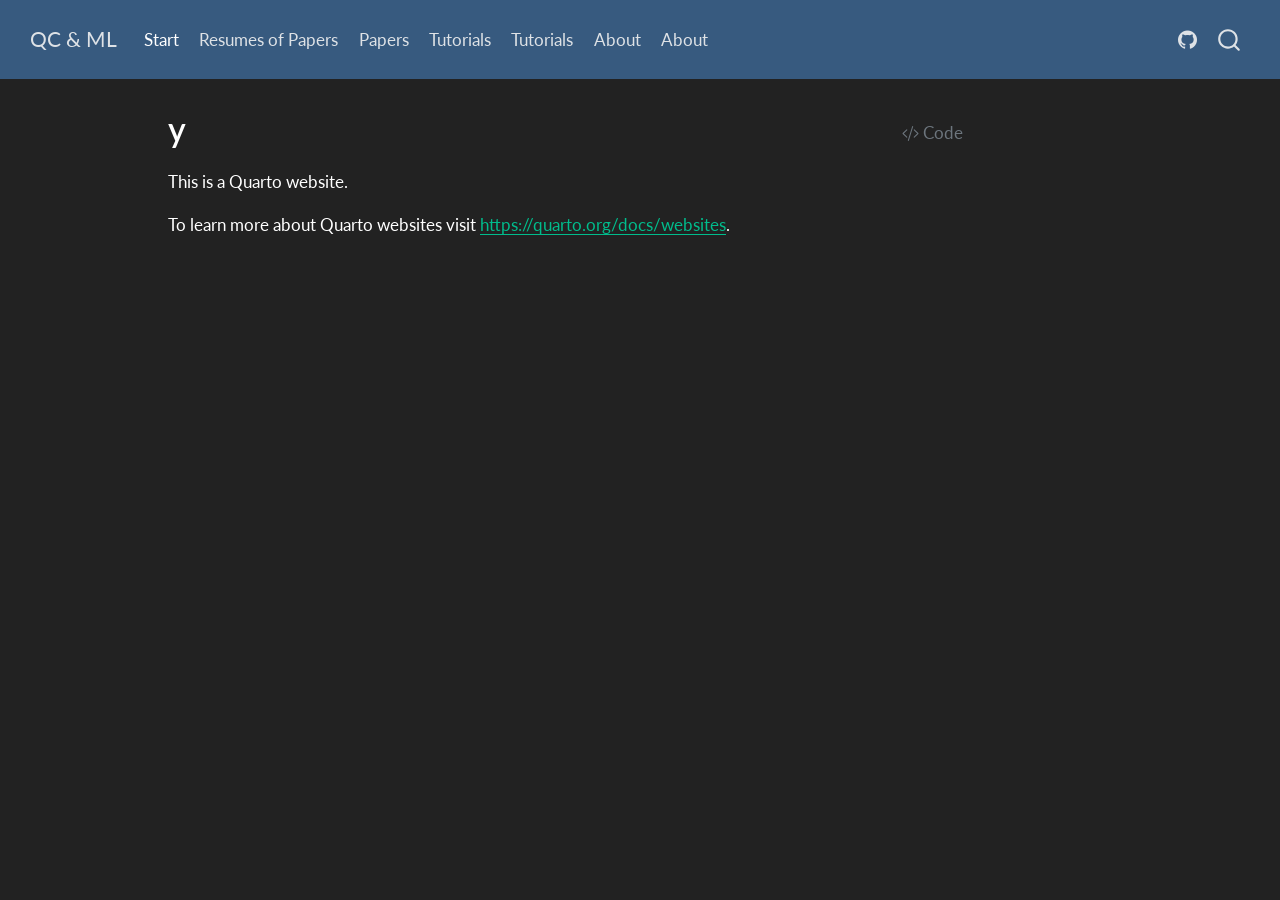
==== index.html @ 0b37f89c "deploy: ac9115c814d42d1347ff8e69955b891ebaa72f0e" ====
<!DOCTYPE html>
<html xmlns="http://www.w3.org/1999/xhtml" lang="en" xml:lang="en"><head>

<meta charset="utf-8">
<meta name="generator" content="quarto-1.10.19">

<meta name="viewport" content="width=device-width, initial-scale=1.0, user-scalable=yes">


<title>y – QC &amp; ML</title>
<style>
/* Default styles provided by pandoc.
** See https://pandoc.org/MANUAL.html#variables-for-html for config info.
*/
span.smallcaps{font-variant: small-caps;}
div.columns{display: flex; gap: 1.5em;}
div.column{flex: auto;}
@media screen {
div.columns{gap: min(4vw, 1.5em);}
div.column{overflow-x: auto;}
}
div.hanging-indent{margin-left: 1.5em; text-indent: -1.5em;}
ul.task-list{list-style: none;}
ul.task-list li input[type="checkbox"] {
  width: 0.8em;
  margin: 0 0.8em 0.2em -1em; /* quarto-specific, see https://github.com/quarto-dev/quarto-cli/issues/4556 */ 
  vertical-align: middle;
}
/* CSS for syntax highlighting */
html { -webkit-text-size-adjust: 100%; }
pre > code.sourceCode { white-space: pre; position: relative; }
pre > code.sourceCode > span { display: inline-block; line-height: 1.25; }
pre > code.sourceCode > span:empty { height: 1.2em; }
.sourceCode { overflow: visible; }
code.sourceCode > span { color: inherit; text-decoration: inherit; }
div.sourceCode { margin: 1em 0; }
pre.sourceCode { margin: 0; }
@media screen {
div.sourceCode { overflow: auto; }
}
@media print {
pre > code.sourceCode { white-space: pre-wrap; }
pre > code.sourceCode > span { text-indent: -5em; padding-left: 5em; }
}
pre.numberSource code
  { counter-reset: source-line 0; }
pre.numberSource code > span
  { position: relative; left: -4em; counter-increment: source-line; }
pre.numberSource code > span > a:first-child::before
  { content: counter(source-line);
    position: relative; left: -1em; text-align: right; vertical-align: baseline;
    border: none; display: inline-block;
    -webkit-touch-callout: none; -webkit-user-select: none;
    -khtml-user-select: none; -moz-user-select: none;
    -ms-user-select: none; user-select: none;
    padding: 0 4px; width: 4em;
  }
pre.numberSource { margin-left: 3em;  padding-left: 4px; }
div.sourceCode
  {   }
@media screen {
pre > code.sourceCode > span > a:first-child::before { text-decoration: underline; }
}
</style>


<script src="site_libs/quarto-nav/quarto-nav.js"></script>
<script src="site_libs/quarto-nav/headroom.min.js"></script>
<script src="site_libs/clipboard/clipboard.min.js"></script>
<script src="site_libs/quarto-search/autocomplete.umd.js"></script>
<script src="site_libs/quarto-search/fuse.min.js"></script>
<script src="site_libs/quarto-search/quarto-search.js"></script>
<meta name="quarto:offset" content="./">
<script src="site_libs/quarto-html/quarto.js" type="module"></script>
<script src="site_libs/quarto-html/tabsets/tabsets.js" type="module"></script>
<script src="site_libs/quarto-html/popper.min.js"></script>
<script src="site_libs/quarto-html/tippy.umd.min.js"></script>
<script src="site_libs/quarto-html/anchor.min.js"></script>
<link href="site_libs/quarto-html/tippy.css" rel="stylesheet">
<link href="site_libs/quarto-html/quarto-syntax-highlighting-dark-b626d73c4c936ccc3cb08be7d45d1df6.css" rel="stylesheet" id="quarto-text-highlighting-styles">
<script src="site_libs/bootstrap/bootstrap.min.js"></script>
<link href="site_libs/bootstrap/bootstrap-icons.css" rel="stylesheet">
<link href="site_libs/bootstrap/bootstrap-55b398255640e14208b3ab36f60920d4.min.css" rel="stylesheet" append-hash="true" id="quarto-bootstrap" data-mode="dark">
<script id="quarto-search-options" type="application/json">{
  "location": "navbar",
  "copy-button": false,
  "collapse-after": 3,
  "panel-placement": "end",
  "type": "overlay",
  "limit": 50,
  "keyboard-shortcut": [
    "f",
    "/",
    "s"
  ],
  "show-item-context": false,
  "language": {
    "search-no-results-text": "No results",
    "search-matching-documents-text": "matching documents",
    "search-copy-link-title": "Copy link to search",
    "search-hide-matches-text": "Hide additional matches",
    "search-more-match-text": "more match in this document",
    "search-more-matches-text": "more matches in this document",
    "search-clear-button-title": "Clear",
    "search-text-placeholder": "",
    "search-detached-cancel-button-title": "Cancel",
    "search-submit-button-title": "Submit",
    "search-label": "Search"
  }
}</script>


<link rel="stylesheet" href="styles.css">
</head>

<body class="nav-fixed quarto-light">

<div id="quarto-search-results"></div>
  <header id="quarto-header" class="headroom fixed-top">
    <nav class="navbar navbar-expand-lg " data-bs-theme="dark">
      <div class="navbar-container container-fluid">
      <div class="navbar-brand-container mx-auto">
    <a class="navbar-brand" href="./index.html">
    <span class="navbar-title">QC &amp; ML</span>
    </a>
  </div>
            <div id="quarto-search" class="" title="Search"></div>
          <button class="navbar-toggler" type="button" data-bs-toggle="collapse" data-bs-target="#navbarCollapse" aria-controls="navbarCollapse" role="menu" aria-expanded="false" aria-label="Toggle navigation" onclick="if (window.quartoToggleHeadroom) { window.quartoToggleHeadroom(); }">
  <span class="navbar-toggler-icon"></span>
</button>
          <div class="collapse navbar-collapse" id="navbarCollapse">
            <ul class="navbar-nav navbar-nav-scroll me-auto">
  <li class="nav-item">
    <a class="nav-link active" href="./index.html" aria-current="page"> 
<span class="menu-text">Start</span></a>
  </li>  
  <li class="nav-item">
    <a class="nav-link" href="./papers/index.html"> 
<span class="menu-text">Resumes of Papers</span></a>
  </li>  
  <li class="nav-item">
    <span class="nav-link">
<span class="menu-text">Papers</span>
    </span>
  </li>  
  <li class="nav-item">
    <a class="nav-link" href="./tutorials/index.html"> 
<span class="menu-text">Tutorials</span></a>
  </li>  
  <li class="nav-item">
    <span class="nav-link">
<span class="menu-text">Tutorials</span>
    </span>
  </li>  
  <li class="nav-item">
    <a class="nav-link" href="./about.html"> 
<span class="menu-text">About</span></a>
  </li>  
  <li class="nav-item">
    <span class="nav-link">
<span class="menu-text">About</span>
    </span>
  </li>  
</ul>
            <ul class="navbar-nav navbar-nav-scroll ms-auto">
  <li class="nav-item compact">
    <a class="nav-link" href="https://github.com/matheus-araujo/research-log/"> <i class="bi bi-github" role="img">
</i> 
<span class="menu-text"></span></a>
  </li>  
</ul>
          </div> <!-- /navcollapse -->
            <div class="quarto-navbar-tools">
</div>
      </div> <!-- /container-fluid -->
    </nav>
</header>
<!-- content -->
<div id="quarto-content" class="quarto-container page-columns page-rows-contents page-layout-article page-navbar">
<!-- sidebar -->
<!-- margin-sidebar -->
    <div id="quarto-margin-sidebar" class="sidebar margin-sidebar zindex-bottom">
        
    </div>
<!-- main -->
<main class="content" id="quarto-document-content">

<header id="title-block-header" class="quarto-title-block default">
<div class="quarto-title">
<div class="quarto-title-block"><div><h1 class="title">y</h1><button type="button" class="btn code-tools-button" id="quarto-code-tools-source"><i class="bi"></i> Code</button></div></div>
</div>



<div class="quarto-title-meta">

    
  
    
  </div>
  


</header>


<p>This is a Quarto website.</p>
<p>To learn more about Quarto websites visit <a href="https://quarto.org/docs/websites" class="uri">https://quarto.org/docs/websites</a>.</p>


<!-- -->


</main> <!-- /main -->
<script id="quarto-html-after-body" type="application/javascript">
  window.document.addEventListener("DOMContentLoaded", function (event) {
    const icon = "";
    const anchorJS = new window.AnchorJS();
    anchorJS.options = {
      placement: 'right',
      icon: icon
    };
    anchorJS.add('.anchored');
    const isCodeAnnotation = (el) => {
      for (const clz of el.classList) {
        if (clz.startsWith('code-annotation-')) {                     
          return true;
        }
      }
      return false;
    }
    const onCopySuccess = function(e) {
      // button target
      const button = e.trigger;
      // don't keep focus
      button.blur();
      // flash "checked"
      button.classList.add('code-copy-button-checked');
      var currentTitle = button.getAttribute("title");
      button.setAttribute("title", "Copied!");
      let tooltip;
      if (window.bootstrap) {
        button.setAttribute("data-bs-toggle", "tooltip");
        button.setAttribute("data-bs-placement", "left");
        button.setAttribute("data-bs-title", "Copied!");
        tooltip = new bootstrap.Tooltip(button, 
          { trigger: "manual", 
            customClass: "code-copy-button-tooltip",
            offset: [0, -8]});
        tooltip.show();    
      }
      setTimeout(function() {
        if (tooltip) {
          tooltip.hide();
          button.removeAttribute("data-bs-title");
          button.removeAttribute("data-bs-toggle");
          button.removeAttribute("data-bs-placement");
        }
        button.setAttribute("title", currentTitle);
        button.classList.remove('code-copy-button-checked');
      }, 1000);
      // clear code selection
      e.clearSelection();
    }
    const getTextToCopy = function(trigger) {
      const outerScaffold = trigger.parentElement.cloneNode(true);
      const codeEl = outerScaffold.querySelector('code');
      for (const childEl of codeEl.children) {
        if (isCodeAnnotation(childEl)) {
          childEl.remove();
        }
      }
      return codeEl.innerText;
    }
    const clipboard = new window.ClipboardJS('.code-copy-button:not([data-in-quarto-modal])', {
      text: getTextToCopy
    });
    clipboard.on('success', onCopySuccess);
    if (window.document.getElementById('quarto-embedded-source-code-modal')) {
      const clipboardModal = new window.ClipboardJS('.code-copy-button[data-in-quarto-modal]', {
        text: getTextToCopy,
        container: window.document.getElementById('quarto-embedded-source-code-modal')
      });
      clipboardModal.on('success', onCopySuccess);
    }
    const viewSource = window.document.getElementById('quarto-view-source') ||
                       window.document.getElementById('quarto-code-tools-source');
    if (viewSource) {
      const sourceUrl = viewSource.getAttribute("data-quarto-source-url");
      viewSource.addEventListener("click", function(e) {
        if (sourceUrl) {
          // rstudio viewer pane
          if (/\bcapabilities=\b/.test(window.location)) {
            window.open(sourceUrl);
          } else {
            window.location.href = sourceUrl;
          }
        } else {
          const modal = new bootstrap.Modal(document.getElementById('quarto-embedded-source-code-modal'));
          modal.show();
        }
        return false;
      });
    }
    function toggleCodeHandler(show) {
      return function(e) {
        const cellDetails = window.document.querySelectorAll(".cell details.code-fold");
        for (let i=0; i<cellDetails.length; i++) {
          const details = cellDetails[i];
          if (show) {
            details.open = true;
          } else {
            details.removeAttribute("open");
          }
        }
        const cellCodeDivs = window.document.querySelectorAll(".cell div.sourceCode.cell-code");
        const fromCls = show ? "hidden" : "unhidden";
        const toCls = show ? "unhidden" : "hidden";
        for (let i=0; i<cellCodeDivs.length; i++) {
          const codeDiv = cellCodeDivs[i];
          if (codeDiv.classList.contains(fromCls)) {
            codeDiv.classList.remove(fromCls);
            codeDiv.classList.add(toCls);
          } 
        }
        return false;
      }
    }
    const hideAllCode = window.document.getElementById("quarto-hide-all-code");
    if (hideAllCode) {
      hideAllCode.addEventListener("click", toggleCodeHandler(false));
    }
    const showAllCode = window.document.getElementById("quarto-show-all-code");
    if (showAllCode) {
      showAllCode.addEventListener("click", toggleCodeHandler(true));
    }
      var localhostRegex = new RegExp(/^(?:http|https):\/\/localhost\:?[0-9]*\//);
      var mailtoRegex = new RegExp(/^mailto:/);
        var filterRegex = new RegExp('/' + window.location.host + '/');
      var isInternal = (href) => {
          return filterRegex.test(href) || localhostRegex.test(href) || mailtoRegex.test(href);
      }
      // Inspect non-navigation links and adorn them if external
     var links = window.document.querySelectorAll('a[href]:not(.nav-link):not(.navbar-brand):not(.toc-action):not(.sidebar-link):not(.sidebar-item-toggle):not(.pagination-link):not(.no-external):not([aria-hidden]):not(.dropdown-item):not(.quarto-navigation-tool):not(.about-link)');
      for (var i=0; i<links.length; i++) {
        const link = links[i];
        if (!isInternal(link.href)) {
          // undo the damage that might have been done by quarto-nav.js in the case of
          // links that we want to consider external
          if (link.dataset.originalHref !== undefined) {
            link.href = link.dataset.originalHref;
          }
        }
      }
    function tippyHover(el, contentFn, onTriggerFn, onUntriggerFn) {
      const config = {
        allowHTML: true,
        maxWidth: 500,
        delay: 100,
        arrow: false,
        appendTo: function(el) {
            return el.parentElement;
        },
        interactive: true,
        interactiveBorder: 10,
        theme: 'quarto',
        placement: 'bottom-start',
      };
      if (contentFn) {
        config.content = contentFn;
      }
      if (onTriggerFn) {
        config.onTrigger = onTriggerFn;
      }
      if (onUntriggerFn) {
        config.onUntrigger = onUntriggerFn;
      }
      window.tippy(el, config); 
    }
    const noterefs = window.document.querySelectorAll('a[role="doc-noteref"]');
    for (var i=0; i<noterefs.length; i++) {
      const ref = noterefs[i];
      tippyHover(ref, function() {
        // use id or data attribute instead here
        let href = ref.getAttribute('data-footnote-href') || ref.getAttribute('href');
        try { href = new URL(href).hash; } catch {}
        const id = href.replace(/^#\/?/, "");
        const note = window.document.getElementById(id);
        if (note) {
          return note.innerHTML;
        } else {
          return "";
        }
      });
    }
    const xrefs = window.document.querySelectorAll('a.quarto-xref');
    const processXRef = (id, note) => {
      // Strip column container classes
      const stripColumnClz = (el) => {
        el.classList.remove("page-full", "page-columns");
        if (el.children) {
          for (const child of el.children) {
            stripColumnClz(child);
          }
        }
      }
      stripColumnClz(note)
      if (id === null || id.startsWith('sec-')) {
        // Special case sections, only their first couple elements
        const container = document.createElement("div");
        if (note.children && note.children.length > 2) {
          container.appendChild(note.children[0].cloneNode(true));
          for (let i = 1; i < note.children.length; i++) {
            const child = note.children[i];
            if (child.tagName === "P" && child.innerText === "") {
              continue;
            } else {
              container.appendChild(child.cloneNode(true));
              break;
            }
          }
          if (window.Quarto?.typesetMath) {
            window.Quarto.typesetMath(container);
          }
          return container.innerHTML
        } else {
          if (window.Quarto?.typesetMath) {
            window.Quarto.typesetMath(note);
          }
          return note.innerHTML;
        }
      } else {
        // Remove any anchor links if they are present
        const anchorLink = note.querySelector('a.anchorjs-link');
        if (anchorLink) {
          anchorLink.remove();
        }
        if (window.Quarto?.typesetMath) {
          window.Quarto.typesetMath(note);
        }
        if (note.classList.contains("callout")) {
          return note.outerHTML;
        } else {
          return note.innerHTML;
        }
      }
    }
    for (var i=0; i<xrefs.length; i++) {
      const xref = xrefs[i];
      tippyHover(xref, undefined, function(instance) {
        instance.disable();
        let url = xref.getAttribute('href');
        let hash = undefined; 
        if (url.startsWith('#')) {
          hash = url;
        } else {
          try { hash = new URL(url).hash; } catch {}
        }
        if (hash) {
          const id = hash.replace(/^#\/?/, "");
          const note = window.document.getElementById(id);
          if (note !== null) {
            try {
              const html = processXRef(id, note.cloneNode(true));
              instance.setContent(html);
            } finally {
              instance.enable();
              instance.show();
            }
          } else {
            // See if we can fetch this
            fetch(url.split('#')[0])
            .then(res => res.text())
            .then(html => {
              const parser = new DOMParser();
              const htmlDoc = parser.parseFromString(html, "text/html");
              const note = htmlDoc.getElementById(id);
              if (note !== null) {
                const html = processXRef(id, note);
                instance.setContent(html);
              } 
            }).finally(() => {
              instance.enable();
              instance.show();
            });
          }
        } else {
          // See if we can fetch a full url (with no hash to target)
          // This is a special case and we should probably do some content thinning / targeting
          fetch(url)
          .then(res => res.text())
          .then(html => {
            const parser = new DOMParser();
            const htmlDoc = parser.parseFromString(html, "text/html");
            const note = htmlDoc.querySelector('main.content');
            if (note !== null) {
              // This should only happen for chapter cross references
              // (since there is no id in the URL)
              // remove the first header
              if (note.children.length > 0 && note.children[0].tagName === "HEADER") {
                note.children[0].remove();
              }
              const html = processXRef(null, note);
              instance.setContent(html);
            } 
          }).finally(() => {
            instance.enable();
            instance.show();
          });
        }
      }, function(instance) {
      });
    }
        let selectedAnnoteEl;
        const selectorForAnnotation = ( cell, annotation) => {
          let cellAttr = 'data-code-cell="' + cell + '"';
          let lineAttr = 'data-code-annotation="' +  annotation + '"';
          const selector = 'span[' + cellAttr + '][' + lineAttr + ']';
          return selector;
        }
        const selectCodeLines = (annoteEl) => {
          const doc = window.document;
          const targetCell = annoteEl.getAttribute("data-target-cell");
          const targetAnnotation = annoteEl.getAttribute("data-target-annotation");
          const annoteSpan = window.document.querySelector(selectorForAnnotation(targetCell, targetAnnotation));
          const lines = annoteSpan.getAttribute("data-code-lines").split(",");
          const lineIds = lines.map((line) => {
            return targetCell + "-" + line;
          })
          let top = null;
          let height = null;
          let parent = null;
          if (lineIds.length > 0) {
              //compute the position of the single el (top and bottom and make a div)
              const el = window.document.getElementById(lineIds[0]);
              top = el.offsetTop;
              height = el.offsetHeight;
              parent = el.parentElement.parentElement;
            if (lineIds.length > 1) {
              const lastEl = window.document.getElementById(lineIds[lineIds.length - 1]);
              const bottom = lastEl.offsetTop + lastEl.offsetHeight;
              height = bottom - top;
            }
            if (top !== null && height !== null && parent !== null) {
              // cook up a div (if necessary) and position it 
              let div = window.document.getElementById("code-annotation-line-highlight");
              if (div === null) {
                div = window.document.createElement("div");
                div.setAttribute("id", "code-annotation-line-highlight");
                div.style.position = 'absolute';
                parent.appendChild(div);
              }
              div.style.top = top - 2 + "px";
              div.style.height = height + 4 + "px";
              div.style.left = 0;
              let gutterDiv = window.document.getElementById("code-annotation-line-highlight-gutter");
              if (gutterDiv === null) {
                gutterDiv = window.document.createElement("div");
                gutterDiv.setAttribute("id", "code-annotation-line-highlight-gutter");
                gutterDiv.style.position = 'absolute';
                const codeCell = window.document.getElementById(targetCell);
                const gutter = codeCell.querySelector('.code-annotation-gutter');
                gutter.appendChild(gutterDiv);
              }
              gutterDiv.style.top = top - 2 + "px";
              gutterDiv.style.height = height + 4 + "px";
            }
            selectedAnnoteEl = annoteEl;
          }
        };
        const unselectCodeLines = () => {
          const elementsIds = ["code-annotation-line-highlight", "code-annotation-line-highlight-gutter"];
          elementsIds.forEach((elId) => {
            const div = window.document.getElementById(elId);
            if (div) {
              div.remove();
            }
          });
          selectedAnnoteEl = undefined;
        };
          // Handle positioning of the toggle
      window.addEventListener(
        "resize",
        throttle(() => {
          elRect = undefined;
          if (selectedAnnoteEl) {
            selectCodeLines(selectedAnnoteEl);
          }
        }, 10)
      );
      function throttle(fn, ms) {
      let throttle = false;
      let timer;
        return (...args) => {
          if(!throttle) { // first call gets through
              fn.apply(this, args);
              throttle = true;
          } else { // all the others get throttled
              if(timer) clearTimeout(timer); // cancel #2
              timer = setTimeout(() => {
                fn.apply(this, args);
                timer = throttle = false;
              }, ms);
          }
        };
      }
        // Attach click handler to the DT
        const annoteDls = window.document.querySelectorAll('dt[data-target-cell]');
        for (const annoteDlNode of annoteDls) {
          annoteDlNode.addEventListener('click', (event) => {
            const clickedEl = event.target;
            if (clickedEl !== selectedAnnoteEl) {
              unselectCodeLines();
              const activeEl = window.document.querySelector('dt[data-target-cell].code-annotation-active');
              if (activeEl) {
                activeEl.classList.remove('code-annotation-active');
              }
              selectCodeLines(clickedEl);
              clickedEl.classList.add('code-annotation-active');
            } else {
              // Unselect the line
              unselectCodeLines();
              clickedEl.classList.remove('code-annotation-active');
            }
          });
        }
    const findCites = (el) => {
      const parentEl = el.parentElement;
      if (parentEl) {
        const cites = parentEl.dataset.cites;
        if (cites) {
          return {
            el,
            cites: cites.split(' ')
          };
        } else {
          return findCites(el.parentElement)
        }
      } else {
        return undefined;
      }
    };
    var bibliorefs = window.document.querySelectorAll('a[role="doc-biblioref"]');
    for (var i=0; i<bibliorefs.length; i++) {
      const ref = bibliorefs[i];
      const citeInfo = findCites(ref);
      if (citeInfo) {
        tippyHover(citeInfo.el, function() {
          var popup = window.document.createElement('div');
          citeInfo.cites.forEach(function(cite) {
            var citeDiv = window.document.createElement('div');
            citeDiv.classList.add('hanging-indent');
            citeDiv.classList.add('csl-entry');
            var biblioDiv = window.document.getElementById('ref-' + cite);
            if (biblioDiv) {
              citeDiv.innerHTML = biblioDiv.innerHTML;
            }
            popup.appendChild(citeDiv);
          });
          return popup.innerHTML;
        });
      }
    }
  });
  </script><div class="modal fade" id="quarto-embedded-source-code-modal" tabindex="-1" aria-labelledby="quarto-embedded-source-code-modal-label" aria-hidden="true"><div class="modal-dialog modal-dialog-scrollable"><div class="modal-content"><div class="modal-header"><h5 class="modal-title" id="quarto-embedded-source-code-modal-label">Source Code</h5><button class="btn-close" data-bs-dismiss="modal"></button></div><div class="modal-body"><div class="">
<div class="code-copy-outer-scaffold"><div class="sourceCode" id="cb1" data-shortcodes="false"><pre class="sourceCode markdown code-with-copy"><code class="sourceCode markdown"><span id="cb1-1"><a href="#cb1-1" aria-hidden="true" tabindex="-1"></a><span class="co">---</span></span>
<span id="cb1-2"><a href="#cb1-2" aria-hidden="true" tabindex="-1"></a><span class="an">title:</span><span class="co"> "y"</span></span>
<span id="cb1-3"><a href="#cb1-3" aria-hidden="true" tabindex="-1"></a><span class="co">---</span></span>
<span id="cb1-4"><a href="#cb1-4" aria-hidden="true" tabindex="-1"></a></span>
<span id="cb1-5"><a href="#cb1-5" aria-hidden="true" tabindex="-1"></a>This is a Quarto website.</span>
<span id="cb1-6"><a href="#cb1-6" aria-hidden="true" tabindex="-1"></a></span>
<span id="cb1-7"><a href="#cb1-7" aria-hidden="true" tabindex="-1"></a>To learn more about Quarto websites visit <span class="ot">&lt;https://quarto.org/docs/websites&gt;</span>.</span></code></pre></div><button title="Copy to Clipboard" class="code-copy-button" data-in-quarto-modal=""><i class="bi"></i></button></div>
</div></div></div></div></div>
</div> <!-- /content -->




</body></html>
---- site_libs/quarto-html/tippy.css ----
.tippy-box[data-animation=fade][data-state=hidden]{opacity:0}[data-tippy-root]{max-width:calc(100vw - 10px)}.tippy-box{position:relative;background-color:#333;color:#fff;border-radius:4px;font-size:14px;line-height:1.4;white-space:normal;outline:0;transition-property:transform,visibility,opacity}.tippy-box[data-placement^=top]>.tippy-arrow{bottom:0}.tippy-box[data-placement^=top]>.tippy-arrow:before{bottom:-7px;left:0;border-width:8px 8px 0;border-top-color:initial;transform-origin:center top}.tippy-box[data-placement^=bottom]>.tippy-arrow{top:0}.tippy-box[data-placement^=bottom]>.tippy-arrow:before{top:-7px;left:0;border-width:0 8px 8px;border-bottom-color:initial;transform-origin:center bottom}.tippy-box[data-placement^=left]>.tippy-arrow{right:0}.tippy-box[data-placement^=left]>.tippy-arrow:before{border-width:8px 0 8px 8px;border-left-color:initial;right:-7px;transform-origin:center left}.tippy-box[data-placement^=right]>.tippy-arrow{left:0}.tippy-box[data-placement^=right]>.tippy-arrow:before{left:-7px;border-width:8px 8px 8px 0;border-right-color:initial;transform-origin:center right}.tippy-box[data-inertia][data-state=visible]{transition-timing-function:cubic-bezier(.54,1.5,.38,1.11)}.tippy-arrow{width:16px;height:16px;color:#333}.tippy-arrow:before{content:"";position:absolute;border-color:transparent;border-style:solid}.tippy-content{position:relative;padding:5px 9px;z-index:1}
---- site_libs/quarto-html/quarto-syntax-highlighting-dark-b626d73c4c936ccc3cb08be7d45d1df6.css ----
/* quarto syntax highlight colors */
:root {
  --quarto-hl-al-color: #f07178;
  --quarto-hl-an-color: #d4d0ab;
  --quarto-hl-at-color: #00e0e0;
  --quarto-hl-bn-color: #d4d0ab;
  --quarto-hl-bu-color: #abe338;
  --quarto-hl-ch-color: #abe338;
  --quarto-hl-co-color: #f8f8f2;
  --quarto-hl-cv-color: #ffd700;
  --quarto-hl-cn-color: #ffd700;
  --quarto-hl-cf-color: #ffa07a;
  --quarto-hl-dt-color: #ffa07a;
  --quarto-hl-dv-color: #d4d0ab;
  --quarto-hl-do-color: #f8f8f2;
  --quarto-hl-er-color: #f07178;
  --quarto-hl-ex-color: #00e0e0;
  --quarto-hl-fl-color: #d4d0ab;
  --quarto-hl-fu-color: #ffa07a;
  --quarto-hl-im-color: #abe338;
  --quarto-hl-in-color: #d4d0ab;
  --quarto-hl-kw-color: #ffa07a;
  --quarto-hl-op-color: #ffa07a;
  --quarto-hl-ot-color: #00e0e0;
  --quarto-hl-pp-color: #dcc6e0;
  --quarto-hl-re-color: #00e0e0;
  --quarto-hl-sc-color: #abe338;
  --quarto-hl-ss-color: #abe338;
  --quarto-hl-st-color: #abe338;
  --quarto-hl-va-color: #00e0e0;
  --quarto-hl-vs-color: #abe338;
  --quarto-hl-wa-color: #dcc6e0;
}

/* other quarto variables */
:root {
  --quarto-font-monospace: SFMono-Regular, Menlo, Monaco, Consolas, "Liberation Mono", "Courier New", monospace;
}

/* syntax highlight based on Pandoc's rules */
pre > code.sourceCode > span {
  color: #f8f8f2;
}

code.sourceCode > span {
  color: #f8f8f2;
}

div.sourceCode,
div.sourceCode pre.sourceCode {
  color: #f8f8f2;
}

/* Normal */
code span {
  color: #f8f8f2;
}

/* Alert */
code span.al {
  color: #f07178;
}

/* Annotation */
code span.an {
  color: #d4d0ab;
}

/* Attribute */
code span.at {
  color: #00e0e0;
}

/* BaseN */
code span.bn {
  color: #d4d0ab;
}

/* BuiltIn */
code span.bu {
  color: #abe338;
}

/* ControlFlow */
code span.cf {
  font-weight: bold;
  color: #ffa07a;
}

/* Char */
code span.ch {
  color: #abe338;
}

/* Constant */
code span.cn {
  color: #ffd700;
}

/* Comment */
code span.co {
  font-style: italic;
  color: #f8f8f2;
}

/* CommentVar */
code span.cv {
  color: #ffd700;
}

/* Documentation */
code span.do {
  color: #f8f8f2;
}

/* DataType */
code span.dt {
  color: #ffa07a;
}

/* DecVal */
code span.dv {
  color: #d4d0ab;
}

/* Error */
code span.er {
  color: #f07178;
  text-decoration: underline;
}

/* Extension */
code span.ex {
  font-weight: bold;
  color: #00e0e0;
}

/* Float */
code span.fl {
  color: #d4d0ab;
}

/* Function */
code span.fu {
  color: #ffa07a;
}

/* Import */
code span.im {
  color: #abe338;
}

/* Information */
code span.in {
  color: #d4d0ab;
}

/* Keyword */
code span.kw {
  font-weight: bold;
  color: #ffa07a;
}

/* Operator */
code span.op {
  color: #ffa07a;
}

/* Other */
code span.ot {
  color: #00e0e0;
}

/* Preprocessor */
code span.pp {
  color: #dcc6e0;
}

/* RegionMarker */
code span.re {
  background-color: #f8f8f2;
  color: #00e0e0;
}

/* SpecialChar */
code span.sc {
  color: #abe338;
}

/* SpecialString */
code span.ss {
  color: #abe338;
}

/* String */
code span.st {
  color: #abe338;
}

/* Variable */
code span.va {
  color: #00e0e0;
}

/* VerbatimString */
code span.vs {
  color: #abe338;
}

/* Warning */
code span.wa {
  color: #dcc6e0;
}

.prevent-inlining {
  content: "</";
}

/*# sourceMappingURL=a269c63e8167c3ae395728e86feb0848.css.map */
---- styles.css ----
/* css styles */
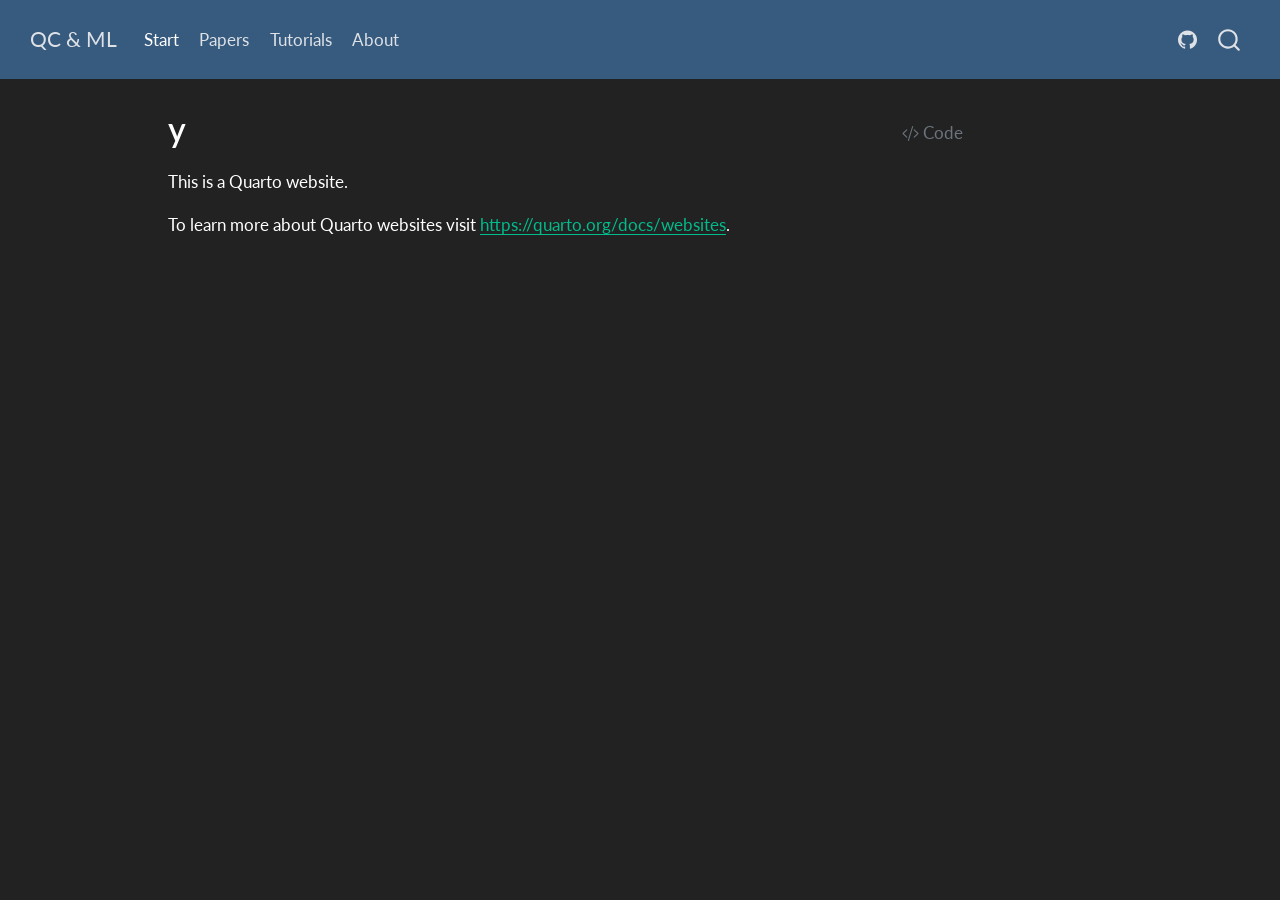
==== commit 0a715d6d: "deploy: 7047e1b0517b0bc711ed330e76c640ad0f27a16c" ====
--- a/index.html
+++ b/index.html
@@ -136,30 +136,15 @@
   </li>  
   <li class="nav-item">
     <a class="nav-link" href="./papers/index.html"> 
-<span class="menu-text">Resumes of Papers</span></a>
-  </li>  
-  <li class="nav-item">
-    <span class="nav-link">
-<span class="menu-text">Papers</span>
-    </span>
+<span class="menu-text">Papers</span></a>
   </li>  
   <li class="nav-item">
     <a class="nav-link" href="./tutorials/index.html"> 
 <span class="menu-text">Tutorials</span></a>
   </li>  
   <li class="nav-item">
-    <span class="nav-link">
-<span class="menu-text">Tutorials</span>
-    </span>
-  </li>  
-  <li class="nav-item">
     <a class="nav-link" href="./about.html"> 
 <span class="menu-text">About</span></a>
-  </li>  
-  <li class="nav-item">
-    <span class="nav-link">
-<span class="menu-text">About</span>
-    </span>
   </li>  
 </ul>
             <ul class="navbar-nav navbar-nav-scroll ms-auto">
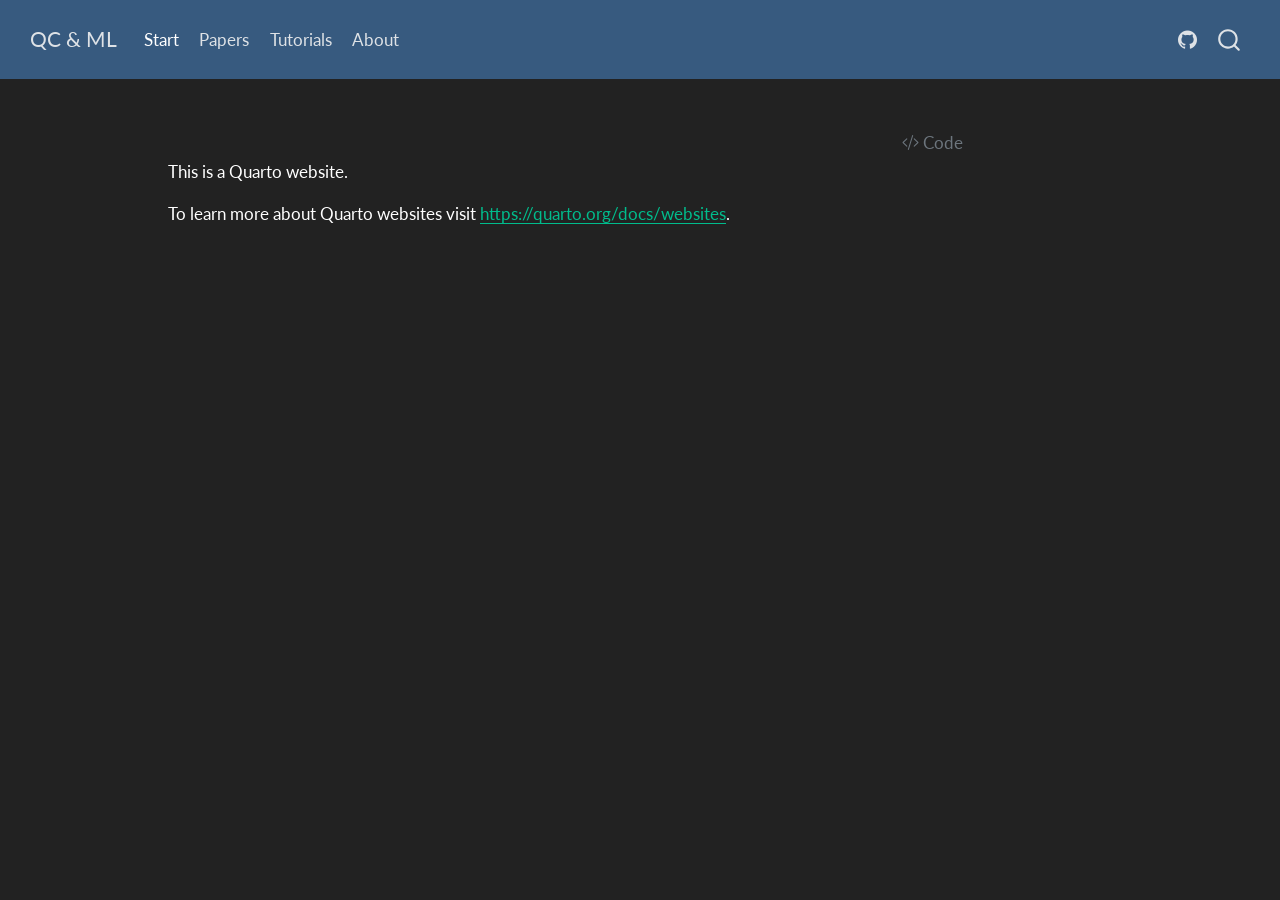
==== commit b1f5e771: "deploy: 6d8aa5d82fcd2ed29e0b8be1f27f5ebef0bd74f5" ====
--- a/index.html
+++ b/index.html
@@ -7,7 +7,7 @@
 <meta name="viewport" content="width=device-width, initial-scale=1.0, user-scalable=yes">
 
 
-<title>y – QC &amp; ML</title>
+<title>QC &amp; ML</title>
 <style>
 /* Default styles provided by pandoc.
 ** See https://pandoc.org/MANUAL.html#variables-for-html for config info.
@@ -168,25 +168,9 @@
         
     </div>
 <!-- main -->
-<main class="content" id="quarto-document-content">
-
-<header id="title-block-header" class="quarto-title-block default">
-<div class="quarto-title">
-<div class="quarto-title-block"><div><h1 class="title">y</h1><button type="button" class="btn code-tools-button" id="quarto-code-tools-source"><i class="bi"></i> Code</button></div></div>
-</div>
-
-
-
-<div class="quarto-title-meta">
-
-    
-  
-    
-  </div>
-  
-
-
-</header>
+<main class="content" id="quarto-document-content"><header id="title-block-header" class="quarto-title-block"><h1 class="title display-7"></h1></header><div class="quarto-title-block"><div class="quarto-title-tools-only"><button type="button" class="btn code-tools-button" id="quarto-code-tools-source"><i class="bi"></i> Code</button></div></div>
+
+
 
 
 <p>This is a Quarto website.</p>
@@ -649,7 +633,7 @@
   });
   </script><div class="modal fade" id="quarto-embedded-source-code-modal" tabindex="-1" aria-labelledby="quarto-embedded-source-code-modal-label" aria-hidden="true"><div class="modal-dialog modal-dialog-scrollable"><div class="modal-content"><div class="modal-header"><h5 class="modal-title" id="quarto-embedded-source-code-modal-label">Source Code</h5><button class="btn-close" data-bs-dismiss="modal"></button></div><div class="modal-body"><div class="">
 <div class="code-copy-outer-scaffold"><div class="sourceCode" id="cb1" data-shortcodes="false"><pre class="sourceCode markdown code-with-copy"><code class="sourceCode markdown"><span id="cb1-1"><a href="#cb1-1" aria-hidden="true" tabindex="-1"></a><span class="co">---</span></span>
-<span id="cb1-2"><a href="#cb1-2" aria-hidden="true" tabindex="-1"></a><span class="an">title:</span><span class="co"> "y"</span></span>
+<span id="cb1-2"><a href="#cb1-2" aria-hidden="true" tabindex="-1"></a><span class="an">title:</span><span class="co"> ""</span></span>
 <span id="cb1-3"><a href="#cb1-3" aria-hidden="true" tabindex="-1"></a><span class="co">---</span></span>
 <span id="cb1-4"><a href="#cb1-4" aria-hidden="true" tabindex="-1"></a></span>
 <span id="cb1-5"><a href="#cb1-5" aria-hidden="true" tabindex="-1"></a>This is a Quarto website.</span>
